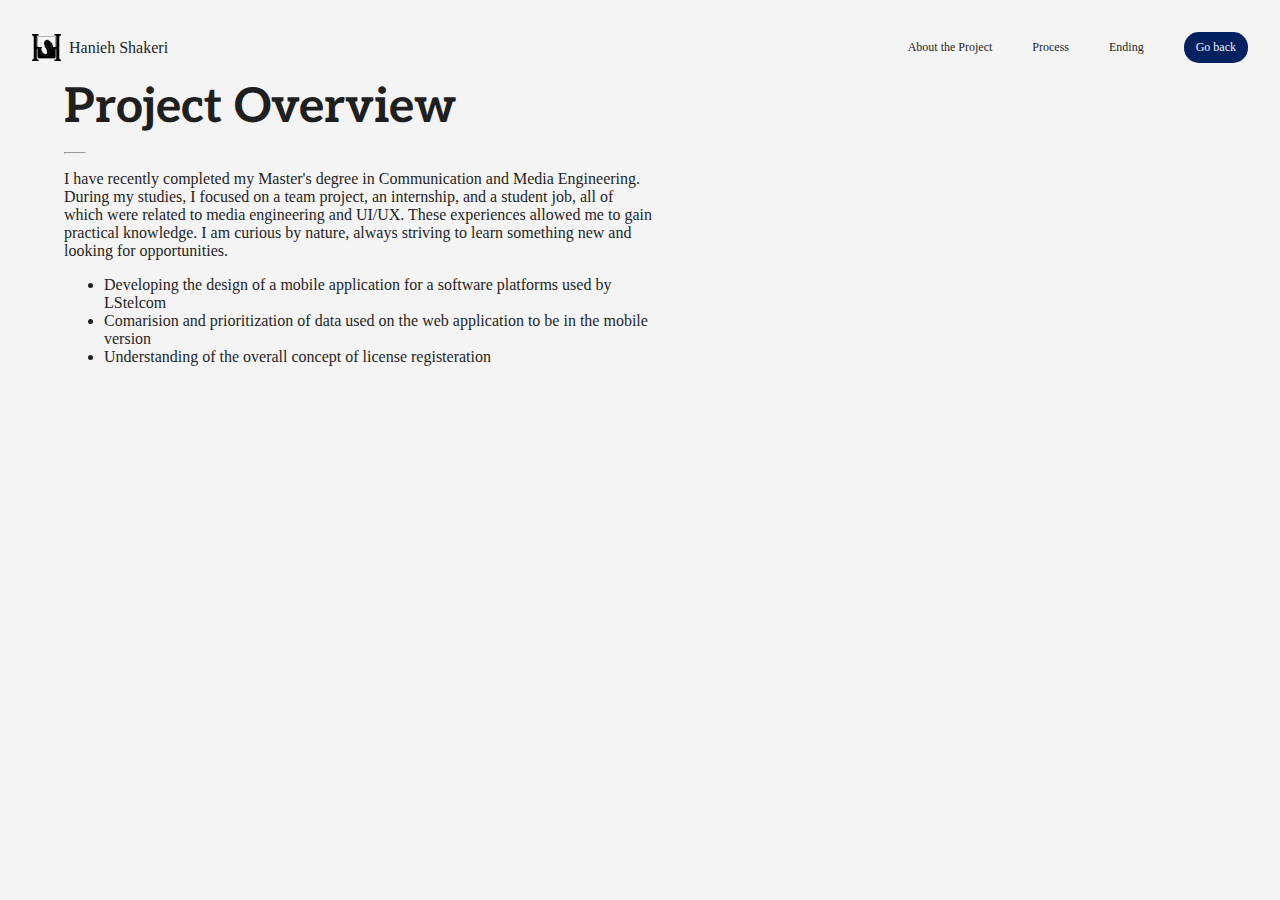
==== internship.html @ cc86359f "Add files via upload" ====
<!DOCTYPE html>
<html lang="en">
<head>
    <meta charset="UTF-8">
    <meta name="viewport" content="width=device-width, initial-scale=1.0">

    <link rel="preconnect" href="https://fonts.googleapis.com">
    <link rel="preconnect" href="https://fonts.gstatic.com" crossorigin>
    <link href="https://fonts.googleapis.com/css2?family=Aleo:ital,wght@0,100..900;1,100..900&family=Roboto:ital,wght@0,100;0,300;0,400;0,500;0,700;0,900;1,100;1,300;1,400;1,500;1,700;1,900&display=swap" rel="stylesheet">

    <title>Internship Project</title>

    <link rel="stylesheet" href="style.css">
    
</head>
<body>
    <nav>
        <div class="brand">
            <img src="./assets/hani-logo.png" width="29" height="27" lt="logo">
            <a href="/">Hanieh Shakeri</a>
        </div>

       <div class="links">
        <a href=""> About the Project</a>
        <a href="#projects"> Process</a>
        <a href="">Ending</a>
        <a href="index.html">Go back</a>    
       </div>
    </nav> 

    <header>
        <div class="Overview" id="context">
            <h1>Project Overview</h1> 
            <hr />

            <p class="description"> 
                I have recently completed my Master's degree in Communication and Media Engineering. During my studies, I focused on a team project, an internship, and a student job, all of which were related to media engineering and UI/UX. 
                These experiences allowed me to gain practical knowledge. 
                I am curious by nature, always striving to learn something new and looking for opportunities. 
            </p>

            <ul>
                <li>Developing the design of a mobile application for a software platforms used by LStelcom</li>
                <li>Comarision and prioritization of data used on the web application to be in the mobile version</li>
                <li>Understanding of the overall concept of license registeration</li>
            </ul>
        </div>


        
    </header>
    
</body>
</html>
---- style.css ----
/* ------------------------------------------Rules-----------------------*/
:root {
    --text-main:#F4F4F4;
    --text-secondary: #575756;
    --background-color: #1F1F1F;
    --accent-color-main: #032161;
    --accent-color-secondary: #ebac0b;
    
}

/*font-family: "Roboto", sans-serif;*/
/*font-family: "Aleo", serif;*/

body {

    color: var(--background-color);
    background-color: var(--text-main);
    margin: 2rem;
}

html {
    scroll-behavior: smooth;
}

/*------------------------------------------Navbar---------------------------------*/
a {
 color: unset;
 text-decoration: none;
}

nav{
    display: grid;
    grid-template-columns: 1fr 1fr;
}

.brand, .links {
    display:flex;
    align-items: center;
}

.brand a {
    margin-left: 0.5rem;
}

.links {
    grid-column-start: 3;
    font-size: 0.75rem;
    font-weight: 100;
}

.links a {
    margin-left: 2.5rem;
}
.links a:hover {
    color: var(--accent-color-main);
}
.links a:last-child {
    background-color: var(--accent-color-main);
    color: var(--text-main);
    padding: 0.5rem 0.75rem;
    border-radius: 15px;
}

/*-----------------------------------------header/description-------------------------------*/

header {
    display: grid;
    grid-template-columns: 1fr 1fr;
    align-items: center;
    margin-left: 2rem;
}

header img {
    display: grid;
    max-width: 500px;
    grid-column: 3;
    border-radius: 50%;
    margin: 2rem ;
}

.heading {
    width:500px;
}
.heading p{
    font-family: "Roboto", sans-serif;
    font-weight: 100;
}

.sub-heading {
    color: var(--accent-color-main);
    margin-bottom: none;
}

header h1 {
    font-family: 'Aleo', serif;
    font-size: 3rem;
    margin: 1rem 0;

}
header hr {
    width: 20px;
    margin: 0;
}

.description p{
    font-family: "Roboto", sans-serif;
    font-size: 400;
    font-weight: 300;
    color:black;
}

/*-----------------------------------projects----------------------------------*/

stats-title {
    text-align: center;
    color: var(--text-main);
    background-color: var(--background-color);
}

.stats-title h2 {
    display: flex;
    justify-content: center;
}

.stats-title h2 {
    font-family: 'Aleo', serif;
    font-size: 2rem;
    margin: 1rem 0;
}

.stats-title p {
    font-weight: 100;
    font-size: 0.9rem;
}

/*.main{
    background-color: var(--background-color);
}*/

.container {
    display: flex;
    justify-content: center;
    flex-direction: column;
  
}


.container img {
    width: 440px;
    height: 500px;
    margin-right: 20px;
    border-radius: 8px;
    box-shadow: 0 4px 8px rgba(0, 0, 0, 0.1);
}


.container > div {
    margin: 10px;
    padding: 10px;
   /* background-color: #f0efde;*/
    
}

.sub-container {
    display: flex;
    flex-direction: row;
    align-items: center;
    padding: 20px;
    border-radius: 8px;
    text-align: left;
    position: relative;
}

.img-container {
    position: relative;
}

.img-container img {
    max-width: 450px;
    margin-bottom: 20px;
    border-radius: 8px;
    display: block;
}

.hover-content {
    position: absolute;
    top: 0;
    left: 0;
    width: 440px;
    height: 500px;
    display: flex;
    justify-content: center;
    align-items: center;
    background-color: rgba(0, 0, 0, 0.7);
    color: white;
    opacity: 0;
    transition: opacity 0.3s ease-in-out;
}

.img-container:hover .hover-content {
    opacity: 1;
    border-radius: 8px;
}

.sub-container1, .sub-container2, .sub-container3, .sub-container4 {
    flex: 1 1 calc(33.333% - 40px);
    padding: 20px;
    text-align: center;
}

.sub-container:nth-child(even) {
    flex-direction: row-reverse;
    
}


.sub-container h4 {
    margin-top: 10px;
    font-family: 'Aleo', serif;
    font-size: 1.2em;
    color: #333;
}

.sub-container h5{
    margin-top: 10px;
    font-size: 1.2em;
    color: #ffffff;
}

.sub-container p{
    font-family: "Roboto", sans-serif;
    font-size: 1rem ;
    color: black;
    font-weight: 400;
}


@media (max-width: 768px) {
    .sub-container {
        flex-direction: column;
        text-align: center;
    }
    
    .sub-container img {
        margin: 0 0 10px 0;
    }
    
    .sub-container:nth-child(even) {
        flex-direction: column;
      
    }
}

.large-container {
    max-width: 713px;
    margin-left: 60px;
    margin-right: 20px;
    margin-top: 20px;
    padding: 15px;
    /*background-color: #f9f9f9;*/
    border-radius: 8px;
    /*box-shadow: 0 4px 8px rgba(0, 0, 0, 0.1);*/
}

.large-container h4 {
    text-align-last: center;
    margin-top: 0;
    font-size: 1.2em;
    color: #333;
    margin-left: 80px;
}

.large-container p {
    color: #666;
    font-size: 1rem;
    margin-left: 48px;
}

.large-container2 {
    
    margin-left: 20px;
    margin-right: 160px;
    margin-top: 20px;
    padding: 15px;
    border-radius: 8px;
}

.large-container2 button {
    justify-content: center;
}


/*-----------------------------------------Button------------------------------*/

.button {
    position: relative;
    width: 130px;
    padding: 10px 22px;
    background: #f3efe6;
    border-radius: 6px;
    color: #333;
    border: none;
    font-size: 17px;
    font-weight: 400;
    cursor: pointer;
    transition: transform 0.2s ease;
    box-shadow: 0 5px 10px rgba(0, 0, 0, 0.1);
}

.button:active {
    transform: scale(0.96);
}

.button::before, .button::after {
    content: "";
    position: absolute;
    left: 50%;
    transform: translateX(-50%);
    height: 100%;
    width: 150%;
    z-index: -1;
   
    background-repeat: no-repeat;
}

.button.animate::before {
    top: -70%;
    background-image: radial-gradient(circle, #032161 20%, transparent 20%),
    radial-gradient(circle, transparent 20%, #1474c8 20%, transparent 20%), 
    radial-gradient(circle, #032161 20%, transparent 20%), 
    radial-gradient(circle, transparent 10%, #1474c8 15%, transparent 30%),
    radial-gradient(circle, #032161 20%, transparent 20%),
    radial-gradient(circle, #1474c8 20%, transparent 20%),
    radial-gradient(circle, #1474c8 20%, transparent 20%),
    radial-gradient(circle, #032161 20%, transparent 20%);
    background-size: 10% 10%, 20% 20%, 15% 15%, 20% 20%, 18% 18%, 10% 10%, 10% 10%, 18% 18%;
    background-position: 5% 50%, 10% 90%, 10% 90%, 15% 90%, 25% 90%, 25% 90%, 40% 90%, 55% 90%, 70% 90%;
    animation: topBubbles 0.6s ease-in-out forwards; 
}

.button.animate::after {
    bottom: -20px;
    background-image: radial-gradient(circle, #032161 20%, transparent 20%),
    radial-gradient(circle, transparent 20%, #032161 20%, transparent 20%), 
    radial-gradient(circle, #032161 20%, transparent 20%),
    radial-gradient(circle, #1474c8 20%, transparent 20%),
    radial-gradient(circle, #032161 20%, transparent 20%),
    radial-gradient(circle, #1474c8 20%, transparent 20%),
    radial-gradient(circle, #032161 20%, transparent 20%);
    background-size: 10% 10%, 20% 20%, 15% 20%, 20% 20%, 18% 18%, 10% 10%, 15% 15%, 18% 18%;
    background-position: 5% 50%, 10% 90%, 10% 90%, 15% 90%, 25% 90%, 25% 90%, 40% 90%, 55% 90%, 70% 90%;
    animation: bottomBubbles 0.6s ease-in-out forwards;
}

@keyframes topBubbles {
    50% {
        background-position: 0% 80%, 0% 20%, 10% 40%, 20% 0%, 30% 30%, 22% 50%, 50% 50%, 65% 20%, 90% 30%;
    }
    100% {
        background-position: 0% 70%, 0% 10%, 10% 30%, 20% -10%, 30% 20%, 22% 40%, 50% 40%, 65% 10%, 90% 20%;
        background-size: 0% 0%, 0% 0%, 0% 0%, 0% 0%, 0% 0%, 0% 0%, 0% 0%;
    }
}

@keyframes bottomBubbles {
    50% {
        background-position: 0% 80%, 20% 80%, 45% 60%, 60% 100%, 75% 70%, 95% 60%, 105% 0%;
    }
    100% {
        background-position: 0% 90%, 20% 90%, 45% 70%, 60% 110%, 75% 80%, 95% 70%, 110% 10%;
        background-size: 0% 0%, 0% 0%, 0% 0%, 0% 0%, 0% 0%, 0% 0%, 0% 0%;
    }
}

/*----------------------------------Footer-----------------------------*/

.catch-up {
    width: 600px;
    height: 150px;
}


.catch-up p {
    font-family: "Roboto", sans-serif;
    font-size: 1rem ;
    color: black;
    font-weight: 300;
}


/*-------------------------------------------Coffee-----------------------------------------*/


  .path {
    stroke-dasharray: 100;
    stroke-dashoffset: 800;
    animation: dash 2s linear forwards infinite;
    position: absolute;
    top: 68px;
    left: 173px;
  }
  
  @keyframes dash {
    to {
      stroke-dashoffset: 1000;
    }
  }
  .cup {
    position: absolute;
    top: 110px;
    left: -50px;
  }
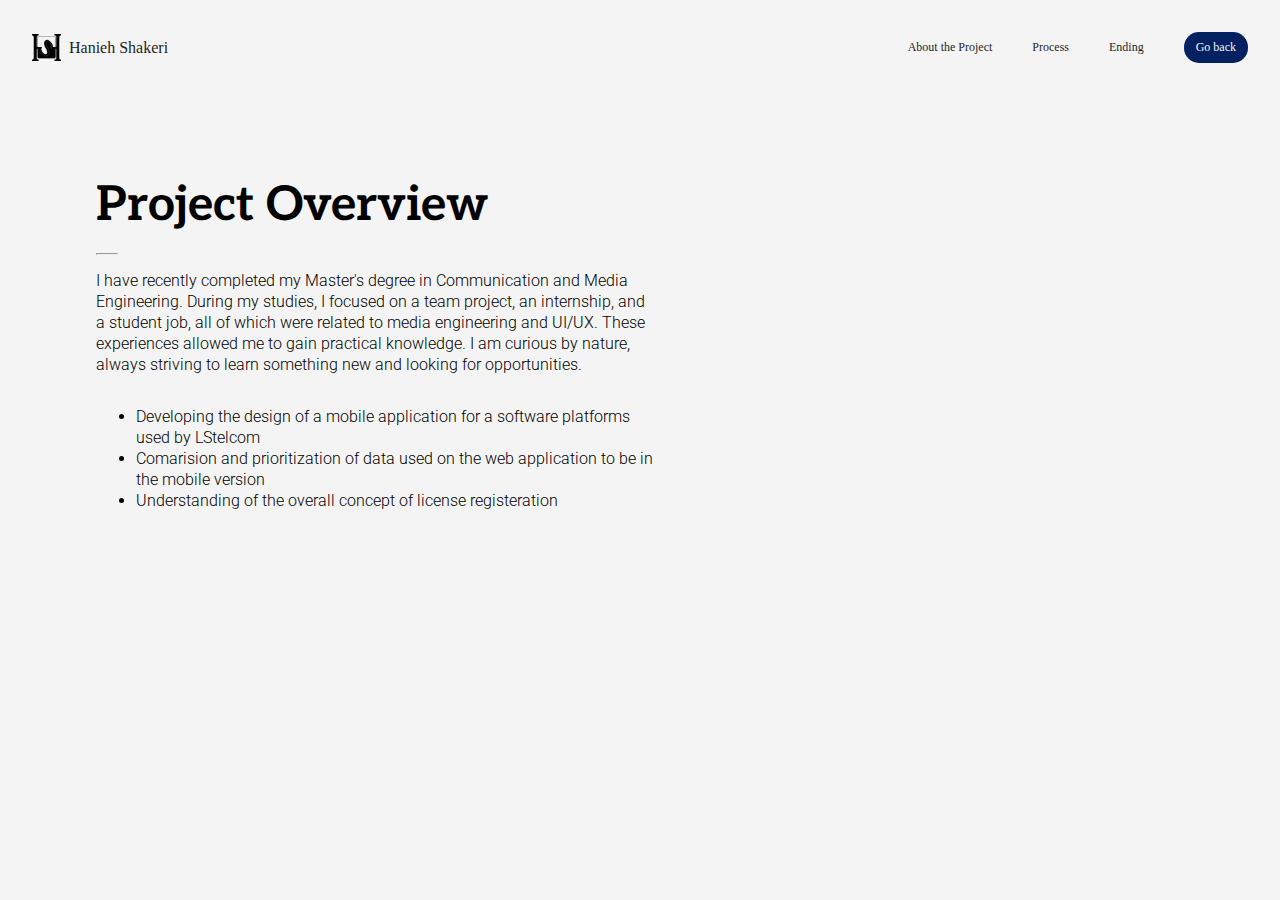
==== commit b5baad9a: "first portfolio" ====
--- a/internship.html
+++ b/internship.html
@@ -1,54 +1,54 @@
-<!DOCTYPE html>
-<html lang="en">
-<head>
-    <meta charset="UTF-8">
-    <meta name="viewport" content="width=device-width, initial-scale=1.0">
-
-    <link rel="preconnect" href="https://fonts.googleapis.com">
-    <link rel="preconnect" href="https://fonts.gstatic.com" crossorigin>
-    <link href="https://fonts.googleapis.com/css2?family=Aleo:ital,wght@0,100..900;1,100..900&family=Roboto:ital,wght@0,100;0,300;0,400;0,500;0,700;0,900;1,100;1,300;1,400;1,500;1,700;1,900&display=swap" rel="stylesheet">
-
-    <title>Internship Project</title>
-
-    <link rel="stylesheet" href="style.css">
-    
-</head>
-<body>
-    <nav>
-        <div class="brand">
-            <img src="./assets/hani-logo.png" width="29" height="27" lt="logo">
-            <a href="/">Hanieh Shakeri</a>
-        </div>
-
-       <div class="links">
-        <a href=""> About the Project</a>
-        <a href="#projects"> Process</a>
-        <a href="">Ending</a>
-        <a href="index.html">Go back</a>    
-       </div>
-    </nav> 
-
-    <header>
-        <div class="Overview" id="context">
-            <h1>Project Overview</h1> 
-            <hr />
-
-            <p class="description"> 
-                I have recently completed my Master's degree in Communication and Media Engineering. During my studies, I focused on a team project, an internship, and a student job, all of which were related to media engineering and UI/UX. 
-                These experiences allowed me to gain practical knowledge. 
-                I am curious by nature, always striving to learn something new and looking for opportunities. 
-            </p>
-
-            <ul>
-                <li>Developing the design of a mobile application for a software platforms used by LStelcom</li>
-                <li>Comarision and prioritization of data used on the web application to be in the mobile version</li>
-                <li>Understanding of the overall concept of license registeration</li>
-            </ul>
-        </div>
-
-
-        
-    </header>
-    
-</body>
+<!DOCTYPE html>
+<html lang="en">
+<head>
+    <meta charset="UTF-8">
+    <meta name="viewport" content="width=device-width, initial-scale=1.0">
+
+    <link rel="preconnect" href="https://fonts.googleapis.com">
+    <link rel="preconnect" href="https://fonts.gstatic.com" crossorigin>
+    <link href="https://fonts.googleapis.com/css2?family=Aleo:ital,wght@0,100..900;1,100..900&family=Roboto:ital,wght@0,100;0,300;0,400;0,500;0,700;0,900;1,100;1,300;1,400;1,500;1,700;1,900&display=swap" rel="stylesheet">
+
+    <title>Internship Project</title>
+
+    <link rel="stylesheet" href="style.css">
+    
+</head>
+<body>
+    <nav>
+        <div class="brand">
+            <img src="./assets/hani-logo.png" width="29" height="27" lt="logo">
+            <a href="/">Hanieh Shakeri</a>
+        </div>
+
+       <div class="links">
+        <a href=""> About the Project</a>
+        <a href="#projects"> Process</a>
+        <a href="">Ending</a>
+        <a href="index.html">Go back</a>    
+       </div>
+    </nav> 
+
+    <header>
+        <div class="Overview" id="context">
+            <h1>Project Overview</h1> 
+            <hr />
+
+            <p class="description"> 
+                I have recently completed my Master's degree in Communication and Media Engineering. During my studies, I focused on a team project, an internship, and a student job, all of which were related to media engineering and UI/UX. 
+                These experiences allowed me to gain practical knowledge. 
+                I am curious by nature, always striving to learn something new and looking for opportunities. 
+            </p>
+
+            <ul>
+                <li>Developing the design of a mobile application for a software platforms used by LStelcom</li>
+                <li>Comarision and prioritization of data used on the web application to be in the mobile version</li>
+                <li>Understanding of the overall concept of license registeration</li>
+            </ul>
+        </div>
+
+
+        
+    </header>
+    
+</body>
 </html>--- a/style.css
+++ b/style.css
@@ -1,416 +1,457 @@
-
-/* ------------------------------------------Rules-----------------------*/
-:root {
-    --text-main:#F4F4F4;
-    --text-secondary: #575756;
-    --background-color: #1F1F1F;
-    --accent-color-main: #032161;
-    --accent-color-secondary: #ebac0b;
-    
-}
-
-/*font-family: "Roboto", sans-serif;*/
-/*font-family: "Aleo", serif;*/
-
-body {
-
-    color: var(--background-color);
-    background-color: var(--text-main);
-    margin: 2rem;
-}
-
-html {
-    scroll-behavior: smooth;
-}
-
-/*------------------------------------------Navbar---------------------------------*/
-a {
- color: unset;
- text-decoration: none;
-}
-
-nav{
-    display: grid;
-    grid-template-columns: 1fr 1fr;
-}
-
-.brand, .links {
-    display:flex;
-    align-items: center;
-}
-
-.brand a {
-    margin-left: 0.5rem;
-}
-
-.links {
-    grid-column-start: 3;
-    font-size: 0.75rem;
-    font-weight: 100;
-}
-
-.links a {
-    margin-left: 2.5rem;
-}
-.links a:hover {
-    color: var(--accent-color-main);
-}
-.links a:last-child {
-    background-color: var(--accent-color-main);
-    color: var(--text-main);
-    padding: 0.5rem 0.75rem;
-    border-radius: 15px;
-}
-
-/*-----------------------------------------header/description-------------------------------*/
-
-header {
-    display: grid;
-    grid-template-columns: 1fr 1fr;
-    align-items: center;
-    margin-left: 2rem;
-}
-
-header img {
-    display: grid;
-    max-width: 500px;
-    grid-column: 3;
-    border-radius: 50%;
-    margin: 2rem ;
-}
-
-.heading {
-    width:500px;
-}
-.heading p{
-    font-family: "Roboto", sans-serif;
-    font-weight: 100;
-}
-
-.sub-heading {
-    color: var(--accent-color-main);
-    margin-bottom: none;
-}
-
-header h1 {
-    font-family: 'Aleo', serif;
-    font-size: 3rem;
-    margin: 1rem 0;
-
-}
-header hr {
-    width: 20px;
-    margin: 0;
-}
-
-.description p{
-    font-family: "Roboto", sans-serif;
-    font-size: 400;
-    font-weight: 300;
-    color:black;
-}
-
-/*-----------------------------------projects----------------------------------*/
-
-stats-title {
-    text-align: center;
-    color: var(--text-main);
-    background-color: var(--background-color);
-}
-
-.stats-title h2 {
-    display: flex;
-    justify-content: center;
-}
-
-.stats-title h2 {
-    font-family: 'Aleo', serif;
-    font-size: 2rem;
-    margin: 1rem 0;
-}
-
-.stats-title p {
-    font-weight: 100;
-    font-size: 0.9rem;
-}
-
-/*.main{
-    background-color: var(--background-color);
-}*/
-
-.container {
-    display: flex;
-    justify-content: center;
-    flex-direction: column;
-  
-}
-
-
-.container img {
-    width: 440px;
-    height: 500px;
-    margin-right: 20px;
-    border-radius: 8px;
-    box-shadow: 0 4px 8px rgba(0, 0, 0, 0.1);
-}
-
-
-.container > div {
-    margin: 10px;
-    padding: 10px;
-   /* background-color: #f0efde;*/
-    
-}
-
-.sub-container {
-    display: flex;
-    flex-direction: row;
-    align-items: center;
-    padding: 20px;
-    border-radius: 8px;
-    text-align: left;
-    position: relative;
-}
-
-.img-container {
-    position: relative;
-}
-
-.img-container img {
-    max-width: 450px;
-    margin-bottom: 20px;
-    border-radius: 8px;
-    display: block;
-}
-
-.hover-content {
-    position: absolute;
-    top: 0;
-    left: 0;
-    width: 440px;
-    height: 500px;
-    display: flex;
-    justify-content: center;
-    align-items: center;
-    background-color: rgba(0, 0, 0, 0.7);
-    color: white;
-    opacity: 0;
-    transition: opacity 0.3s ease-in-out;
-}
-
-.img-container:hover .hover-content {
-    opacity: 1;
-    border-radius: 8px;
-}
-
-.sub-container1, .sub-container2, .sub-container3, .sub-container4 {
-    flex: 1 1 calc(33.333% - 40px);
-    padding: 20px;
-    text-align: center;
-}
-
-.sub-container:nth-child(even) {
-    flex-direction: row-reverse;
-    
-}
-
-
-.sub-container h4 {
-    margin-top: 10px;
-    font-family: 'Aleo', serif;
-    font-size: 1.2em;
-    color: #333;
-}
-
-.sub-container h5{
-    margin-top: 10px;
-    font-size: 1.2em;
-    color: #ffffff;
-}
-
-.sub-container p{
-    font-family: "Roboto", sans-serif;
-    font-size: 1rem ;
-    color: black;
-    font-weight: 400;
-}
-
-
-@media (max-width: 768px) {
-    .sub-container {
-        flex-direction: column;
-        text-align: center;
-    }
-    
-    .sub-container img {
-        margin: 0 0 10px 0;
-    }
-    
-    .sub-container:nth-child(even) {
-        flex-direction: column;
-      
-    }
-}
-
-.large-container {
-    max-width: 713px;
-    margin-left: 60px;
-    margin-right: 20px;
-    margin-top: 20px;
-    padding: 15px;
-    /*background-color: #f9f9f9;*/
-    border-radius: 8px;
-    /*box-shadow: 0 4px 8px rgba(0, 0, 0, 0.1);*/
-}
-
-.large-container h4 {
-    text-align-last: center;
-    margin-top: 0;
-    font-size: 1.2em;
-    color: #333;
-    margin-left: 80px;
-}
-
-.large-container p {
-    color: #666;
-    font-size: 1rem;
-    margin-left: 48px;
-}
-
-.large-container2 {
-    
-    margin-left: 20px;
-    margin-right: 160px;
-    margin-top: 20px;
-    padding: 15px;
-    border-radius: 8px;
-}
-
-.large-container2 button {
-    justify-content: center;
-}
-
-
-/*-----------------------------------------Button------------------------------*/
-
-.button {
-    position: relative;
-    width: 130px;
-    padding: 10px 22px;
-    background: #f3efe6;
-    border-radius: 6px;
-    color: #333;
-    border: none;
-    font-size: 17px;
-    font-weight: 400;
-    cursor: pointer;
-    transition: transform 0.2s ease;
-    box-shadow: 0 5px 10px rgba(0, 0, 0, 0.1);
-}
-
-.button:active {
-    transform: scale(0.96);
-}
-
-.button::before, .button::after {
-    content: "";
-    position: absolute;
-    left: 50%;
-    transform: translateX(-50%);
-    height: 100%;
-    width: 150%;
-    z-index: -1;
-   
-    background-repeat: no-repeat;
-}
-
-.button.animate::before {
-    top: -70%;
-    background-image: radial-gradient(circle, #032161 20%, transparent 20%),
-    radial-gradient(circle, transparent 20%, #1474c8 20%, transparent 20%), 
-    radial-gradient(circle, #032161 20%, transparent 20%), 
-    radial-gradient(circle, transparent 10%, #1474c8 15%, transparent 30%),
-    radial-gradient(circle, #032161 20%, transparent 20%),
-    radial-gradient(circle, #1474c8 20%, transparent 20%),
-    radial-gradient(circle, #1474c8 20%, transparent 20%),
-    radial-gradient(circle, #032161 20%, transparent 20%);
-    background-size: 10% 10%, 20% 20%, 15% 15%, 20% 20%, 18% 18%, 10% 10%, 10% 10%, 18% 18%;
-    background-position: 5% 50%, 10% 90%, 10% 90%, 15% 90%, 25% 90%, 25% 90%, 40% 90%, 55% 90%, 70% 90%;
-    animation: topBubbles 0.6s ease-in-out forwards; 
-}
-
-.button.animate::after {
-    bottom: -20px;
-    background-image: radial-gradient(circle, #032161 20%, transparent 20%),
-    radial-gradient(circle, transparent 20%, #032161 20%, transparent 20%), 
-    radial-gradient(circle, #032161 20%, transparent 20%),
-    radial-gradient(circle, #1474c8 20%, transparent 20%),
-    radial-gradient(circle, #032161 20%, transparent 20%),
-    radial-gradient(circle, #1474c8 20%, transparent 20%),
-    radial-gradient(circle, #032161 20%, transparent 20%);
-    background-size: 10% 10%, 20% 20%, 15% 20%, 20% 20%, 18% 18%, 10% 10%, 15% 15%, 18% 18%;
-    background-position: 5% 50%, 10% 90%, 10% 90%, 15% 90%, 25% 90%, 25% 90%, 40% 90%, 55% 90%, 70% 90%;
-    animation: bottomBubbles 0.6s ease-in-out forwards;
-}
-
-@keyframes topBubbles {
-    50% {
-        background-position: 0% 80%, 0% 20%, 10% 40%, 20% 0%, 30% 30%, 22% 50%, 50% 50%, 65% 20%, 90% 30%;
-    }
-    100% {
-        background-position: 0% 70%, 0% 10%, 10% 30%, 20% -10%, 30% 20%, 22% 40%, 50% 40%, 65% 10%, 90% 20%;
-        background-size: 0% 0%, 0% 0%, 0% 0%, 0% 0%, 0% 0%, 0% 0%, 0% 0%;
-    }
-}
-
-@keyframes bottomBubbles {
-    50% {
-        background-position: 0% 80%, 20% 80%, 45% 60%, 60% 100%, 75% 70%, 95% 60%, 105% 0%;
-    }
-    100% {
-        background-position: 0% 90%, 20% 90%, 45% 70%, 60% 110%, 75% 80%, 95% 70%, 110% 10%;
-        background-size: 0% 0%, 0% 0%, 0% 0%, 0% 0%, 0% 0%, 0% 0%, 0% 0%;
-    }
-}
-
-/*----------------------------------Footer-----------------------------*/
-
-.catch-up {
-    width: 600px;
-    height: 150px;
-}
-
-
-.catch-up p {
-    font-family: "Roboto", sans-serif;
-    font-size: 1rem ;
-    color: black;
-    font-weight: 300;
-}
-
-
-/*-------------------------------------------Coffee-----------------------------------------*/
-
-
-  .path {
-    stroke-dasharray: 100;
-    stroke-dashoffset: 800;
-    animation: dash 2s linear forwards infinite;
-    position: absolute;
-    top: 68px;
-    left: 173px;
-  }
-  
-  @keyframes dash {
-    to {
-      stroke-dashoffset: 1000;
-    }
-  }
-  .cup {
-    position: absolute;
-    top: 110px;
-    left: -50px;
-  }
-  
-
-
+
+/* ------------------------------------------Rules-----------------------*/
+:root {
+    --text-main:#F4F4F4;
+    --text-secondary: #575756;
+    --background-color: #1F1F1F;
+    --accent-color-main: #032161;
+    --accent-color-secondary: #ebac0b;
+    
+}
+
+/*font-family: "Roboto", sans-serif;*/
+/*font-family: "Aleo", serif;*/
+
+body {
+
+    color: var(--background-color);
+    background-color: var(--text-main);
+    margin: 2rem;
+}
+
+html {
+    scroll-behavior: smooth;
+}
+
+/*------------------------------------------Navbar Index (Main Page)---------------------------------*/
+a {
+ color: unset;
+ text-decoration: none;
+}
+
+nav{
+    display: grid;
+    grid-template-columns: 1fr 1fr;
+}
+
+.brand, .links {
+    display:flex;
+    align-items: center;
+}
+
+.brand a {
+    margin-left: 0.5rem;
+}
+
+.links {
+    grid-column-start: 3;
+    font-size: 0.75rem;
+    font-weight: 100;
+}
+
+.links a {
+    margin-left: 2.5rem;
+}
+.links a:hover {
+    color: var(--accent-color-main);
+}
+.links a:last-child {
+    background-color: var(--accent-color-main);
+    color: var(--text-main);
+    padding: 0.5rem 0.75rem;
+    border-radius: 15px;
+}
+
+/*-----------------------------------------header/description Index (Main Page)-------------------------------*/
+
+header {
+    display: grid;
+    grid-template-columns: 1fr 1fr;
+    align-items: center;
+    margin-left: 2rem;
+    
+}
+
+header img {
+    display: grid;
+    max-width: 500px;
+    grid-column: 3;
+    border-radius: 50%;
+    margin: 2rem ;
+    
+}
+
+.heading {
+    width:570px;
+}
+.heading p{
+    font-family: "Roboto", sans-serif;
+    font-weight: 300;
+    line-height: 1.3;
+    letter-spacing: 1px;
+}
+
+.sub-heading {
+    color: var(--accent-color-main);
+    margin-bottom: none;
+}
+
+header h1 {
+    font-family: 'Aleo', serif;
+    font-size: 3rem;
+    margin: 1rem 0;
+
+}
+header hr {
+    width: 20px;
+    margin: 0;
+}
+
+.description p{
+    font-family: "Roboto", sans-serif;
+    font-size: 400;
+    font-weight: 300;
+    color:black;
+}
+
+/*-----------------------------------projects Index (Main Page)----------------------------------*/
+
+stats-title {
+    text-align: center;
+    color: var(--text-main);
+    background-color: var(--background-color);
+}
+
+.stats-title h2 {
+    display: flex;
+    justify-content: center;
+}
+
+.stats-title h2 {
+    font-family: 'Aleo', serif;
+    font-size: 2rem;
+    margin: 1rem 0;
+}
+
+.stats-title p {
+    font-weight: 100;
+    font-size: 0.9rem;
+}
+
+/*.main{
+    background-color: var(--background-color);
+}*/
+
+.container {
+    display: flex;
+    justify-content: center;
+    flex-direction: column;
+  
+}
+
+
+.container img {
+    width: 440px;
+    height: 500px;
+    margin-right: 20px;
+    border-radius: 8px;
+    box-shadow: 0 4px 8px rgba(0, 0, 0, 0.1);
+}
+
+
+.container > div {
+    margin: 10px;
+    padding: 10px;
+   /* background-color: #f0efde;*/
+    
+}
+
+.sub-container {
+    display: flex;
+    flex-direction: row;
+    align-items: center;
+    padding: 20px;
+    border-radius: 8px;
+    text-align: left;
+    position: relative;
+}
+
+.img-container {
+    position: relative;
+}
+
+.img-container img {
+    max-width: 450px;
+    margin-bottom: 20px;
+    border-radius: 8px;
+    display: block;
+}
+
+.hover-content {
+    position: absolute;
+    top: 0;
+    left: 0;
+    width: 440px;
+    height: 500px;
+    display: flex;
+    justify-content: center;
+    align-items: center;
+    background-color: rgba(0, 0, 0, 0.7);
+    color: white;
+    opacity: 0;
+    transition: opacity 0.3s ease-in-out;
+}
+
+.img-container:hover .hover-content {
+    opacity: 1;
+    border-radius: 8px;
+}
+
+.sub-container1, .sub-container2, .sub-container3, .sub-container4 {
+    flex: 1 1 calc(33.333% - 40px);
+    padding: 20px;
+    text-align: center;
+}
+
+.sub-container:nth-child(even) {
+    flex-direction: row-reverse;
+    
+}
+
+
+.sub-container h4 {
+    margin-top: 10px;
+    font-family: 'Aleo', serif;
+    font-size: 1.2em;
+    color: #333;
+}
+
+.sub-container h5{
+    margin-top: 10px;
+    font-size: 1.2em;
+    color: #ffffff;
+}
+
+.sub-container p{
+    font-family: "Roboto", sans-serif;
+    font-size: 1rem ;
+    color: black;
+    font-weight: 400;
+}
+
+
+@media (max-width: 768px) {
+    .sub-container {
+        flex-direction: column;
+        text-align: center;
+    }
+    
+    .sub-container img {
+        margin: 0 0 10px 0;
+    }
+    
+    .sub-container:nth-child(even) {
+        flex-direction: column;
+      
+    }
+}
+
+.large-container {
+    max-width: 713px;
+    margin-left: 60px;
+    margin-right: 20px;
+    margin-top: 20px;
+    padding: 15px;
+    /*background-color: #f9f9f9;*/
+    border-radius: 8px;
+    /*box-shadow: 0 4px 8px rgba(0, 0, 0, 0.1);*/
+}
+
+.large-container h4 {
+    text-align-last: center;
+    margin-top: 0;
+    font-size: 1.2em;
+    color: #333;
+    margin-left: 80px;
+}
+
+.large-container p {
+    color: #666;
+    font-size: 1rem;
+    margin-left: 48px;
+}
+
+.large-container2 {
+    
+    margin-left: 20px;
+    margin-right: 160px;
+    margin-top: 20px;
+    padding: 15px;
+    border-radius: 8px;
+}
+
+.large-container2 button {
+    justify-content: center;
+}
+
+
+/*-----------------------------------------Button Index(Main Page)------------------------------*/
+
+.button {
+    position: relative;
+    width: 130px;
+    padding: 10px 22px;
+    background: #f3efe6;
+    border-radius: 6px;
+    color: #333;
+    border: none;
+    font-size: 17px;
+    font-weight: 400;
+    cursor: pointer;
+    transition: transform 0.2s ease;
+    box-shadow: 0 5px 10px rgba(0, 0, 0, 0.1);
+}
+
+.button:active {
+    transform: scale(0.96);
+}
+
+.button::before, .button::after {
+    content: "";
+    position: absolute;
+    left: 50%;
+    transform: translateX(-50%);
+    height: 100%;
+    width: 150%;
+    z-index: -1;
+   
+    background-repeat: no-repeat;
+}
+
+.button.animate::before {
+    top: -70%;
+    background-image: radial-gradient(circle, #032161 20%, transparent 20%),
+    radial-gradient(circle, transparent 20%, #1474c8 20%, transparent 20%), 
+    radial-gradient(circle, #032161 20%, transparent 20%), 
+    radial-gradient(circle, transparent 10%, #1474c8 15%, transparent 30%),
+    radial-gradient(circle, #032161 20%, transparent 20%),
+    radial-gradient(circle, #1474c8 20%, transparent 20%),
+    radial-gradient(circle, #1474c8 20%, transparent 20%),
+    radial-gradient(circle, #032161 20%, transparent 20%);
+    background-size: 10% 10%, 20% 20%, 15% 15%, 20% 20%, 18% 18%, 10% 10%, 10% 10%, 18% 18%;
+    background-position: 5% 50%, 10% 90%, 10% 90%, 15% 90%, 25% 90%, 25% 90%, 40% 90%, 55% 90%, 70% 90%;
+    animation: topBubbles 0.6s ease-in-out forwards; 
+}
+
+.button.animate::after {
+    bottom: -20px;
+    background-image: radial-gradient(circle, #032161 20%, transparent 20%),
+    radial-gradient(circle, transparent 20%, #032161 20%, transparent 20%), 
+    radial-gradient(circle, #032161 20%, transparent 20%),
+    radial-gradient(circle, #1474c8 20%, transparent 20%),
+    radial-gradient(circle, #032161 20%, transparent 20%),
+    radial-gradient(circle, #1474c8 20%, transparent 20%),
+    radial-gradient(circle, #032161 20%, transparent 20%);
+    background-size: 10% 10%, 20% 20%, 15% 20%, 20% 20%, 18% 18%, 10% 10%, 15% 15%, 18% 18%;
+    background-position: 5% 50%, 10% 90%, 10% 90%, 15% 90%, 25% 90%, 25% 90%, 40% 90%, 55% 90%, 70% 90%;
+    animation: bottomBubbles 0.6s ease-in-out forwards;
+}
+
+@keyframes topBubbles {
+    50% {
+        background-position: 0% 80%, 0% 20%, 10% 40%, 20% 0%, 30% 30%, 22% 50%, 50% 50%, 65% 20%, 90% 30%;
+    }
+    100% {
+        background-position: 0% 70%, 0% 10%, 10% 30%, 20% -10%, 30% 20%, 22% 40%, 50% 40%, 65% 10%, 90% 20%;
+        background-size: 0% 0%, 0% 0%, 0% 0%, 0% 0%, 0% 0%, 0% 0%, 0% 0%;
+    }
+}
+
+@keyframes bottomBubbles {
+    50% {
+        background-position: 0% 80%, 20% 80%, 45% 60%, 60% 100%, 75% 70%, 95% 60%, 105% 0%;
+    }
+    100% {
+        background-position: 0% 90%, 20% 90%, 45% 70%, 60% 110%, 75% 80%, 95% 70%, 110% 10%;
+        background-size: 0% 0%, 0% 0%, 0% 0%, 0% 0%, 0% 0%, 0% 0%, 0% 0%;
+    }
+}
+
+/*----------------------------------Footer Contact Index (Main Page)-----------------------------*/
+
+.sub-container4{
+    display:  flex;
+    flex-direction: column;
+}
+
+.catch-up {
+    width: 600px;
+    height: 300px;
+}
+
+
+.catch-up > div {
+    background-color: #f1f1f1;
+    margin: 10px;
+    padding: 20px;
+    font-size: 30px; 
+}
+
+.catch-up p {
+    font-family: "Roboto", sans-serif;
+    font-size: 1rem ;
+    color: black;
+    font-weight: 300;
+    text-align: center;
+}
+
+.contact {
+    width: 200px;
+    height: 150px;
+}
+
+
+
+
+
+/*-------------------------------------------Coffee-----------------------------------------
+
+
+  .path {
+    stroke-dasharray: 100;
+    stroke-dashoffset: 800;
+    animation: dash 2s linear forwards infinite;
+    position: absolute;
+    top: 68px;
+    left: 173px;
+  }
+  
+  @keyframes dash {
+    to {
+      stroke-dashoffset: 1000;
+    }
+  }
+  .cup {
+    position: absolute;
+    top: 110px;
+    left: -50px;
+  }
+*-------------------------------------------------------------------------------------------  
+
+
+/*----------------------------------------Internship Project Overview--------------------------*/
+
+.Overview{
+    display: grid;
+    grid-template-columns: 8fr;
+    align-items: center;
+    font-family: "Roboto", sans-serif;
+    font-size: 400;
+    font-weight: 300;
+    color:black;
+    line-height: 1.3;
+    margin-left: 2rem;
+    margin-top: 6rem;
+}
+
+
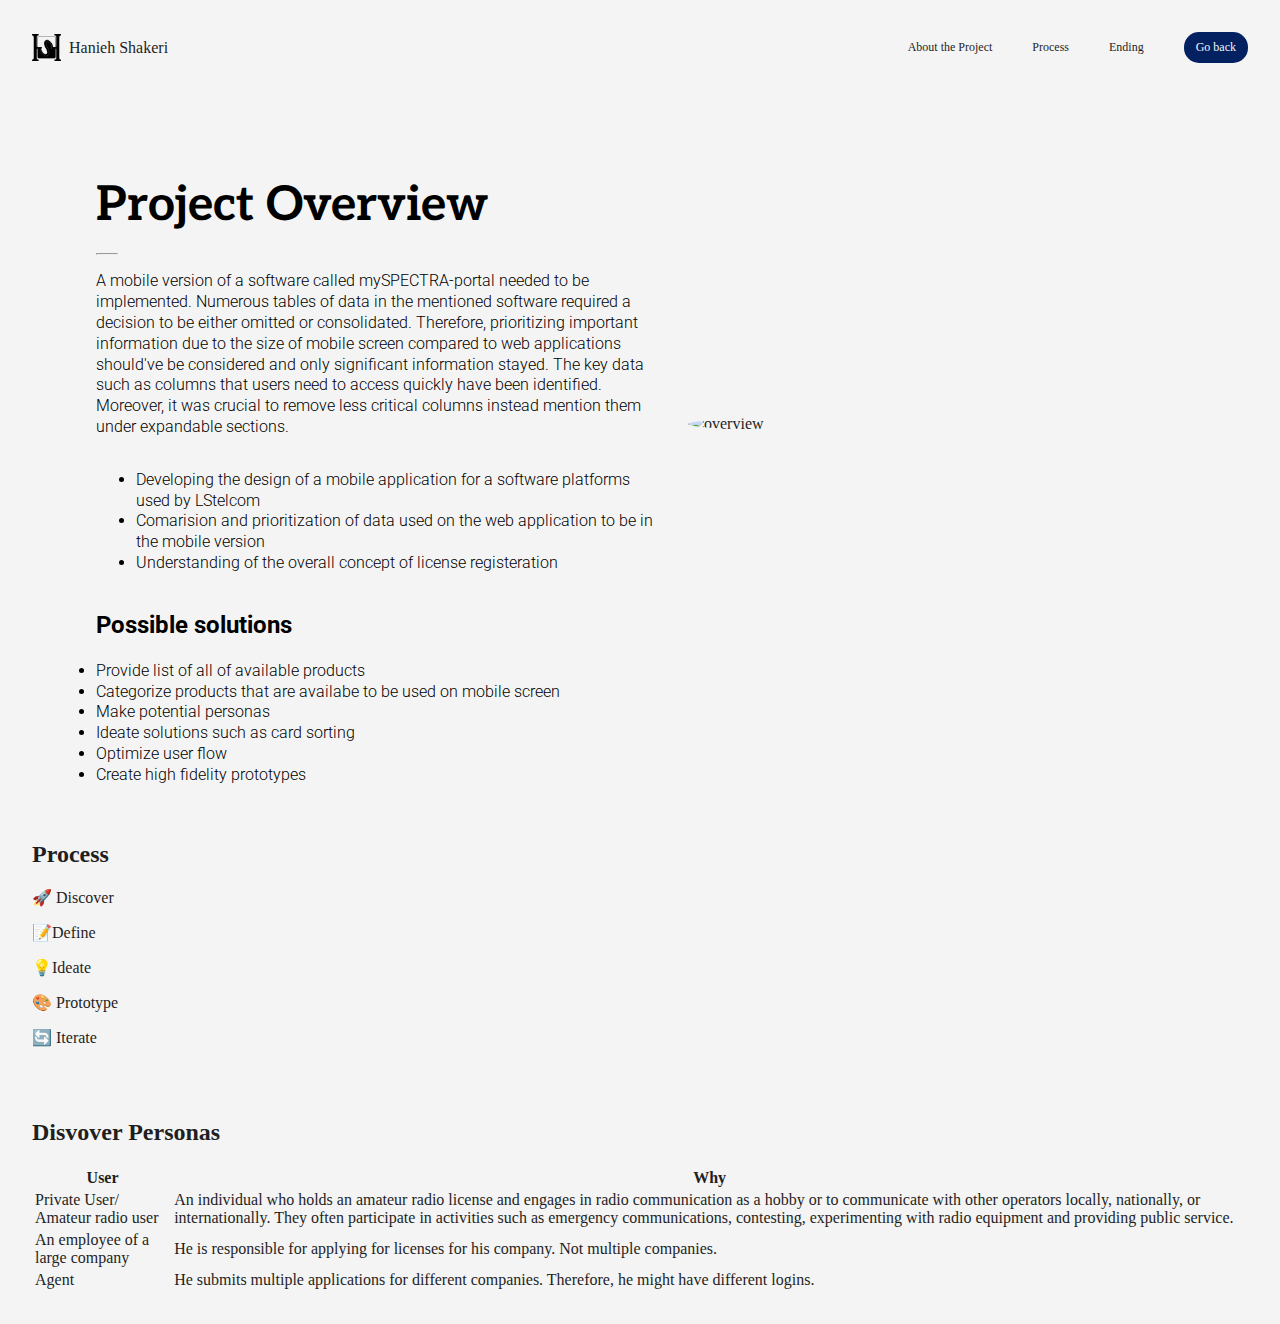
==== commit c2b70b84: "Add files via upload" ====
--- a/internship.html
+++ b/internship.html
@@ -1,54 +1,143 @@
-<!DOCTYPE html>
-<html lang="en">
-<head>
-    <meta charset="UTF-8">
-    <meta name="viewport" content="width=device-width, initial-scale=1.0">
-
-    <link rel="preconnect" href="https://fonts.googleapis.com">
-    <link rel="preconnect" href="https://fonts.gstatic.com" crossorigin>
-    <link href="https://fonts.googleapis.com/css2?family=Aleo:ital,wght@0,100..900;1,100..900&family=Roboto:ital,wght@0,100;0,300;0,400;0,500;0,700;0,900;1,100;1,300;1,400;1,500;1,700;1,900&display=swap" rel="stylesheet">
-
-    <title>Internship Project</title>
-
-    <link rel="stylesheet" href="style.css">
-    
-</head>
-<body>
-    <nav>
-        <div class="brand">
-            <img src="./assets/hani-logo.png" width="29" height="27" lt="logo">
-            <a href="/">Hanieh Shakeri</a>
-        </div>
-
-       <div class="links">
-        <a href=""> About the Project</a>
-        <a href="#projects"> Process</a>
-        <a href="">Ending</a>
-        <a href="index.html">Go back</a>    
-       </div>
-    </nav> 
-
-    <header>
-        <div class="Overview" id="context">
-            <h1>Project Overview</h1> 
-            <hr />
-
-            <p class="description"> 
-                I have recently completed my Master's degree in Communication and Media Engineering. During my studies, I focused on a team project, an internship, and a student job, all of which were related to media engineering and UI/UX. 
-                These experiences allowed me to gain practical knowledge. 
-                I am curious by nature, always striving to learn something new and looking for opportunities. 
-            </p>
-
-            <ul>
-                <li>Developing the design of a mobile application for a software platforms used by LStelcom</li>
-                <li>Comarision and prioritization of data used on the web application to be in the mobile version</li>
-                <li>Understanding of the overall concept of license registeration</li>
-            </ul>
-        </div>
-
-
-        
-    </header>
-    
-</body>
+<!DOCTYPE html>
+<html lang="en">
+<head>
+    <meta charset="UTF-8">
+    <meta name="viewport" content="width=device-width, initial-scale=1.0">
+
+    <link rel="preconnect" href="https://fonts.googleapis.com">
+    <link rel="preconnect" href="https://fonts.gstatic.com" crossorigin>
+    <link href="https://fonts.googleapis.com/css2?family=Aleo:ital,wght@0,100..900;1,100..900&family=Roboto:ital,wght@0,100;0,300;0,400;0,500;0,700;0,900;1,100;1,300;1,400;1,500;1,700;1,900&display=swap" rel="stylesheet">
+
+    <title>Internship Project</title>
+
+    <link rel="stylesheet" href="style.css">
+    
+</head>
+<body class="second-page">
+    <nav>
+        <div class="brand">
+            <img src="./assets/hani-logo.png" width="29" height="27" lt="logo">
+            <a href="/">Hanieh Shakeri</a>
+        </div>
+
+       <div class="links">
+        <a href=""> About the Project</a>
+        <a href="#projects"> Process</a>
+        <a href="">Ending</a>
+        <a href="index.html">Go back</a>    
+       </div>
+    </nav> 
+
+    <header>
+        <div class="Overview">
+            <h1>Project Overview</h1> 
+            <hr />
+
+            <p class="description"> 
+                A mobile version of a software called mySPECTRA-portal needed to be implemented. 
+                Numerous tables of data in the mentioned software required a decision to be either omitted or consolidated. 
+                Therefore, prioritizing important information due to the size of mobile screen compared to web applications should've be considered and only significant information stayed. 
+                The key data such as columns that users need to access quickly have been identified. Moreover, it was crucial to remove less critical columns instead mention them under expandable sections.
+
+            <ul>
+                <li>Developing the design of a mobile application for a software platforms used by LStelcom</li>
+                <li>Comarision and prioritization of data used on the web application to be in the mobile version</li>
+                <li>Understanding of the overall concept of license registeration</li>
+                
+            </ul>
+
+
+            <h2>Possible solutions</h2>
+            <li>Provide list of all of available products</li>
+            <li>Categorize products that are availabe to be used on mobile screen</li>
+            <li>Make potential personas</li>
+            <li>Ideate solutions such as card sorting</li>
+            <li>Optimize user flow</li>
+            <li>Create high fidelity prototypes</li>
+                
+        </div>
+
+             <div class="img-context">
+                <img src="./img/internship-overview.png"  alt="overview">
+            </div> 
+    
+           
+    </header>
+    <br>
+    <br>
+       <!-- <div class="role">
+
+                <div class="box">
+                    <img src="./img/ux-research.PNG" alt="research">
+                    <p>UX Research</p>
+                </div>
+
+                <div class="box">
+                    <img src="./img/user-flow.PNG" alt="flow">
+                    <p>User Flow</p>
+                </div>
+                
+                <div class="box">
+                    <img src="" alt="">
+                    <p>UI Design</p>
+                </div>
+                
+        </div> -->
+
+        <div class="process">
+            <h2>Process</h2>
+            <div class="grid-container">
+                <div class="box discover">
+                    <p>🚀 Discover</p>
+                </div>
+                <div class="box define">
+                    <p>📝Define</p>
+                </div>
+                <div class="box ideate">
+                    <p>💡Ideate</p>
+                </div>
+                <div class="box prototype">
+                    <p>🎨 Prototype</p>
+                </div>
+                <div class="box iterate">
+                    <p>🔄 Iterate</p>
+                </div>
+            </div>
+        </div>
+
+        <br>
+        <br>
+
+        <div class="problem-statement">
+            <h2>Disvover Personas</h2>
+                <div class="table-container">
+                <table>
+                    <thead>
+                        <tr>
+                            <th>User</th>
+                            <th>Why</th>
+                        </tr>
+                    </thead>
+                    <tbody>
+                        <tr>
+                            <td>Private User/ Amateur radio user</td>
+                            <td>An individual who holds an amateur radio license and engages in radio communication as a hobby or to communicate with other operators locally, nationally, or internationally. 
+                                They often participate in activities such as emergency communications, contesting, experimenting with radio equipment and providing public service.</td>
+                        </tr>
+                        <tr>
+                            <td>An employee of a large company</td>
+                            <td>He is responsible for applying for licenses for his company. Not multiple companies.</td>
+                        </tr>
+                        <tr>
+                            <td>Agent</td>
+                            <td>He submits multiple applications for different companies. Therefore, he might have different logins.</td>
+                        </tr>
+                        <!-- Add more rows as needed -->
+                        </tbody>
+                </table>
+            </div>
+        </div>
+         
+    
+</body>
 </html>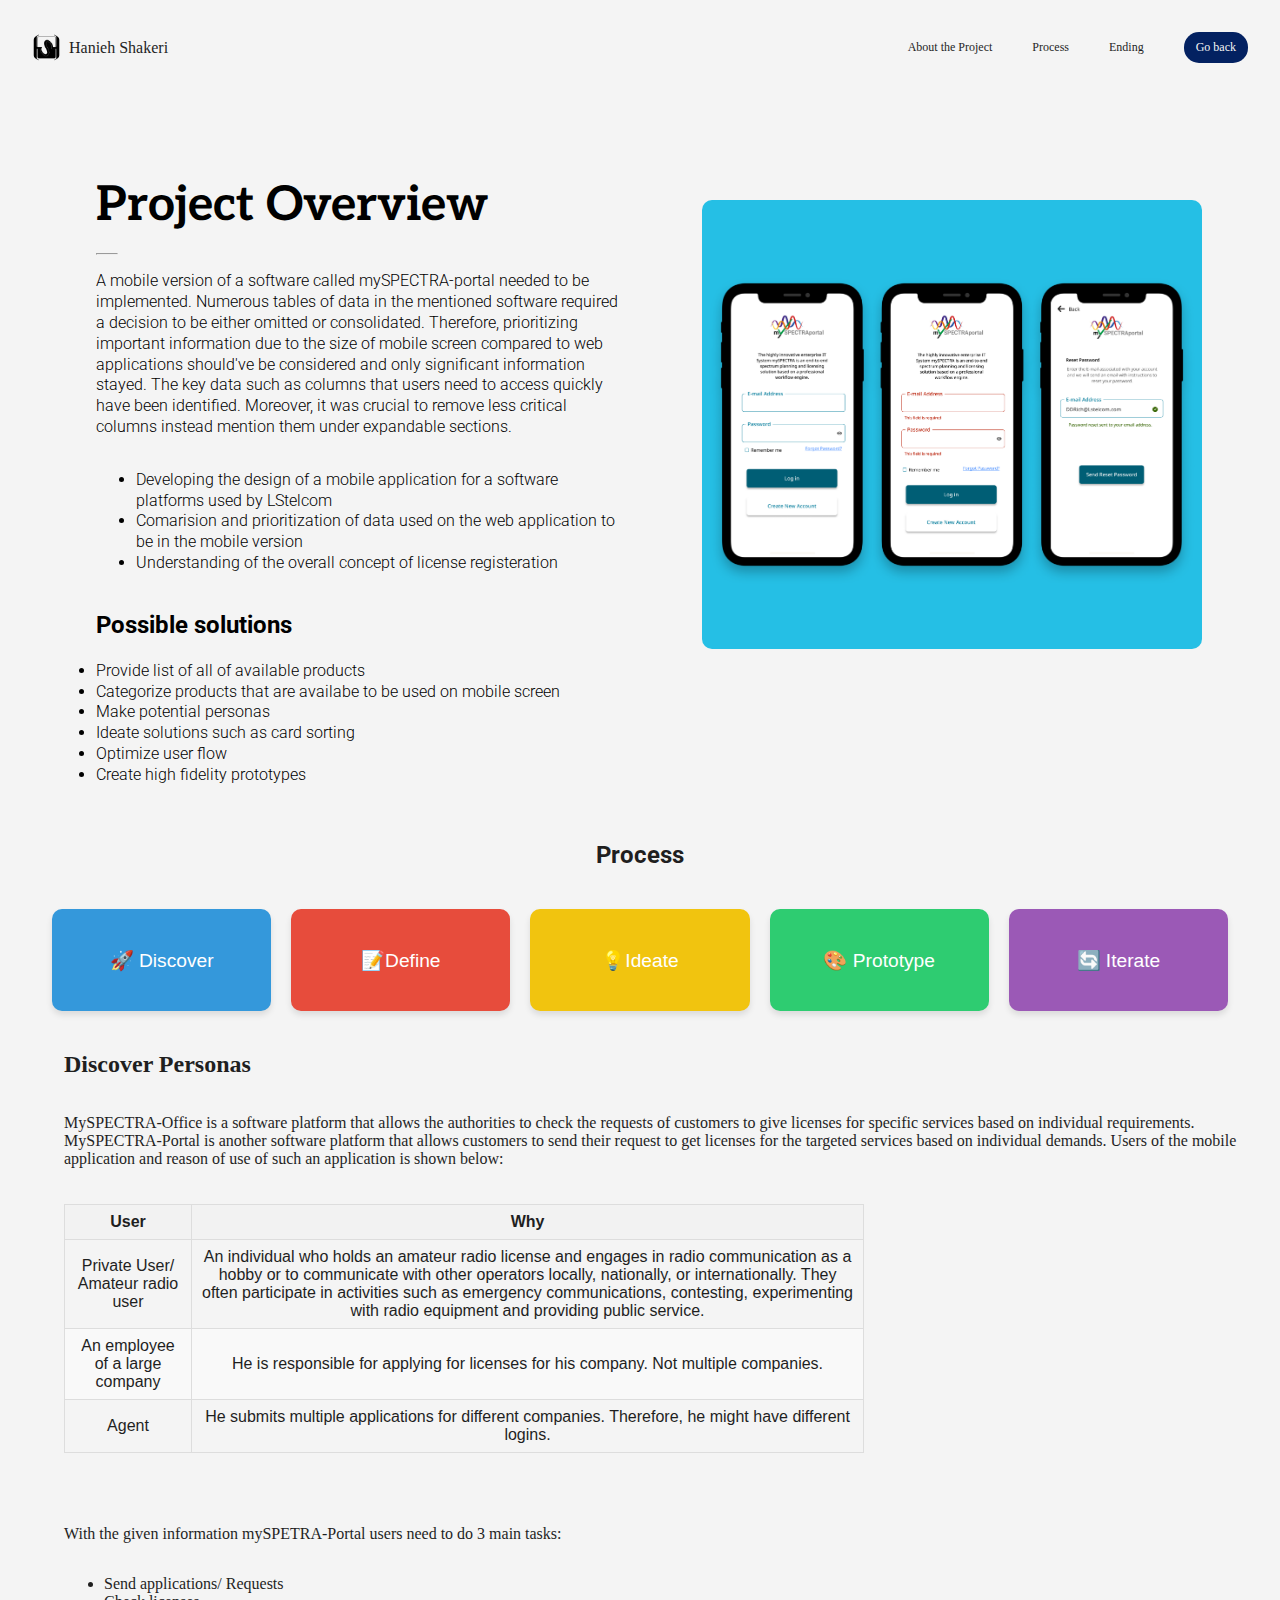
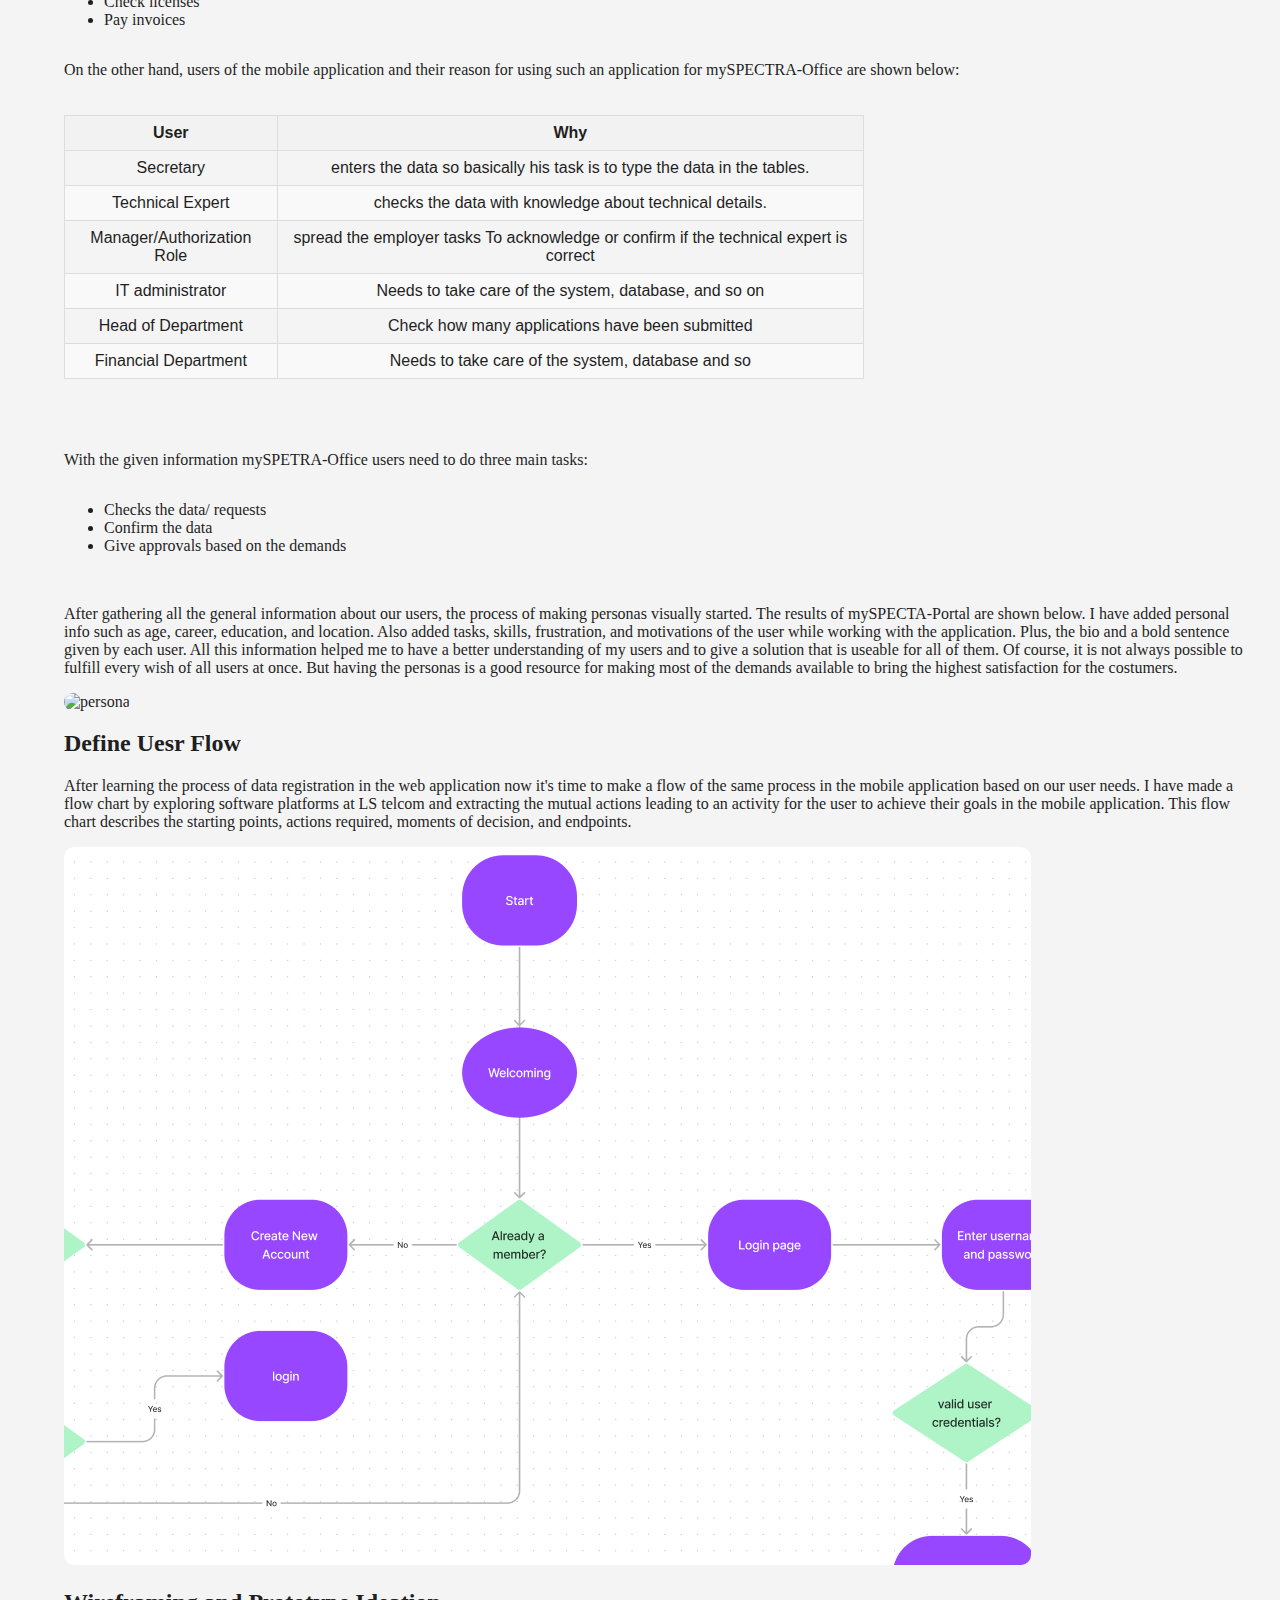
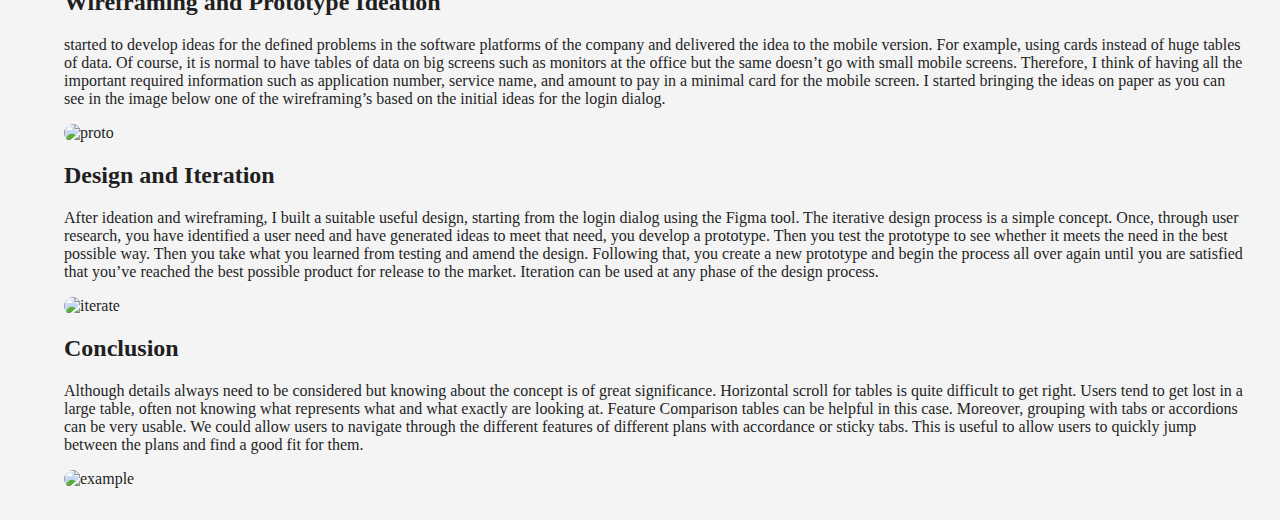
==== commit fe4ce4d5: "Add files via upload" ====
--- a/internship.html
+++ b/internship.html
@@ -105,11 +105,13 @@
             </div>
         </div>
 
-        <br>
-        <br>
-
         <div class="problem-statement">
-            <h2>Disvover Personas</h2>
+            <h2>Discover Personas</h2>
+                <p>MySPECTRA-Office is a software platform that allows the authorities to check the requests of customers to give licenses for specific services based on individual requirements. 
+                    MySPECTRA-Portal is another software platform that allows customers to send their request to get licenses for the targeted services based on individual demands.
+                     Users of the mobile application and reason of use of such an application is shown below:</p>
+
+                     
                 <div class="table-container">
                 <table>
                     <thead>
@@ -136,6 +138,136 @@
                         </tbody>
                 </table>
             </div>
+
+            <br>
+            <br>
+
+            <p>With the given information mySPETRA-Portal users need to do 3 main tasks:</p>
+
+            <ul>
+                <li>Send applications/ Requests</li>
+                <li>Check licenses</li>
+                <li>Pay invoices</li>
+            </ul>
+            
+            
+            <p>On the other hand, users of the mobile application and their reason for using such an application for mySPECTRA-Office are shown below:</p>
+            
+            
+
+            <div class="table-container">
+                <table>
+                    <thead>
+                        <tr>
+                            <th>User</th>
+                            <th>Why</th>
+                        </tr>
+                    </thead>
+                    <tbody>
+                        <tr>
+                            <td>Secretary</td>
+                            <td>enters the data so basically his task is to type the data in the tables.</td>
+                        </tr>
+                        <tr>
+                            <td>Technical Expert</td>
+                            <td>checks the data with knowledge about technical details.</td>
+                        </tr>
+                        <tr>
+                            <td>Manager/Authorization Role</td>
+                            <td>spread the employer tasks
+                                To acknowledge or confirm if the technical expert is correct</td>
+                        </tr>
+                        <tr>
+                            <td>IT administrator</td>
+                            <td>Needs to take care of the system, database, and so on</td>
+                        </tr>
+                        <tr>
+                            <td>Head of Department</td>
+                            <td>Check how many applications have been submitted</td>
+                        </tr>
+                        <tr>
+                            <td>Financial Department</td>
+                            <td>Needs to take care of the system, database and so</td>
+                        </tr>
+                        <!-- Add more rows as needed -->
+                    </tbody>
+                </table>
+            </div>
+
+                <br>
+                <br>
+ 
+                <p>With the given information mySPETRA-Office users need to do three main tasks:</p>
+                <ul>
+                    <li>Checks the data/ requests</li>
+                    <li>Confirm the data</li>
+                    <li>Give approvals based on the demands</li>
+                </ul>
+            
+                <br>
+
+                <p>After gathering all the general information about our users, the process of making personas visually started. The results of mySPECTA-Portal are shown below. 
+                    I have added personal info such as age, career, education, and location. Also added tasks, skills, frustration, and motivations of the user while working with the application. 
+                    Plus, the bio and a bold sentence given by each user. All this information helped me to have a better understanding of my users and to give a solution that is useable for all of them. 
+                    Of course, it is not always possible to fulfill every wish of all users at once. But having the personas is a good resource for making most of the demands available to bring the highest satisfaction for the costumers.</p>
+
+                
+                <div class="image-container">   
+                <img src="./img/Prsonal-portal.png" alt="persona" class="responsive-image">
+                </div>
+
+                    <div>
+                        <h2>Define Uesr Flow</h2>
+                     <p>After learning the process of data registration in the web application now it's time to
+                        make a flow of the same process in the mobile application based on our user needs. 
+                        I have made a flow chart by exploring software platforms at LS telcom and extracting the mutual actions leading to an activity for the user to achieve their goals in the mobile application. 
+                        This flow chart describes the starting points, actions required, moments of decision, and endpoints.
+                     </p>
+                     <div class="image-container"> 
+                        <img src="./img/user-flow.PNG" alt="flow" class="responsive-image">
+                     </div>
+                    </div>
+
+                
+                    <div>
+                        <h2>Wireframing and Prototype Ideation</h2>
+                     <p>started to develop ideas for the defined problems in the software platforms of the company and delivered the idea to the mobile version. 
+                        For example, using cards instead of huge tables of data. Of course, it is normal to have tables of data on big screens such as monitors at the office but the same doesn’t go with small mobile screens. 
+                        Therefore, I think of having all the important required information such as application number, service name, and amount to pay in a minimal card for the mobile screen. 
+                        I started bringing the ideas on paper as you can see in the image below one of the wireframing’s based on the initial ideas for the login dialog.
+                        </p>
+                     <div class="image-container"> 
+                         <img src="./img/prototype.PNG" alt="proto" class="responsive-image">
+                     </div>
+
+                    <div>
+                     <h2>Design and Iteration</h2>
+                        <p>After ideation and wireframing, I built a suitable useful design, starting from the login dialog using the Figma tool.
+                        The iterative design process is a simple concept. Once, through user research, you have identified a user need and have generated ideas to meet that need, you develop a prototype.
+                        Then you test the prototype to see whether it meets the need in the best possible way. 
+                        Then you take what you learned from testing and amend the design. Following that, you create a new prototype and begin the process all over again until you are satisfied that you’ve reached the best possible product for release to the market.
+                        Iteration can be used at any phase of the design process.
+                        </p>
+                     <div class="image-container"> 
+                        <img src="./img/iteration.png" alt="iterate" class="responsive-image">
+                    </div>
+
+                    <div>
+                        <h2>Conclusion</h2>
+                           <p>Although details always need to be considered but knowing about the concept is of great significance. 
+                            Horizontal scroll for tables is quite difficult to get right. Users tend to get lost in a large table, often not knowing what represents what and what exactly are looking at. 
+                            Feature Comparison tables can be helpful in this case. Moreover, grouping with tabs or accordions can be very usable. We could allow users to navigate through the different features of different plans with accordance or sticky tabs.
+                             This is useful to allow users to quickly jump between the plans and find a good fit for them.
+                           </p>
+                        <div class="image-container"> 
+                        <img src="./img/page-examples.png" alt="example" class="responsive-image">
+                        </div>
+                       
+                </div>
+
+
+          
+                
         </div>
          
     
--- a/style.css
+++ b/style.css
@@ -1,457 +1,564 @@
-
-/* ------------------------------------------Rules-----------------------*/
-:root {
-    --text-main:#F4F4F4;
-    --text-secondary: #575756;
-    --background-color: #1F1F1F;
-    --accent-color-main: #032161;
-    --accent-color-secondary: #ebac0b;
-    
-}
-
-/*font-family: "Roboto", sans-serif;*/
-/*font-family: "Aleo", serif;*/
-
-body {
-
-    color: var(--background-color);
-    background-color: var(--text-main);
-    margin: 2rem;
-}
-
-html {
-    scroll-behavior: smooth;
-}
-
-/*------------------------------------------Navbar Index (Main Page)---------------------------------*/
-a {
- color: unset;
- text-decoration: none;
-}
-
-nav{
-    display: grid;
-    grid-template-columns: 1fr 1fr;
-}
-
-.brand, .links {
-    display:flex;
-    align-items: center;
-}
-
-.brand a {
-    margin-left: 0.5rem;
-}
-
-.links {
-    grid-column-start: 3;
-    font-size: 0.75rem;
-    font-weight: 100;
-}
-
-.links a {
-    margin-left: 2.5rem;
-}
-.links a:hover {
-    color: var(--accent-color-main);
-}
-.links a:last-child {
-    background-color: var(--accent-color-main);
-    color: var(--text-main);
-    padding: 0.5rem 0.75rem;
-    border-radius: 15px;
-}
-
-/*-----------------------------------------header/description Index (Main Page)-------------------------------*/
-
-header {
-    display: grid;
-    grid-template-columns: 1fr 1fr;
-    align-items: center;
-    margin-left: 2rem;
-    
-}
-
-header img {
-    display: grid;
-    max-width: 500px;
-    grid-column: 3;
-    border-radius: 50%;
-    margin: 2rem ;
-    
-}
-
-.heading {
-    width:570px;
-}
-.heading p{
-    font-family: "Roboto", sans-serif;
-    font-weight: 300;
-    line-height: 1.3;
-    letter-spacing: 1px;
-}
-
-.sub-heading {
-    color: var(--accent-color-main);
-    margin-bottom: none;
-}
-
-header h1 {
-    font-family: 'Aleo', serif;
-    font-size: 3rem;
-    margin: 1rem 0;
-
-}
-header hr {
-    width: 20px;
-    margin: 0;
-}
-
-.description p{
-    font-family: "Roboto", sans-serif;
-    font-size: 400;
-    font-weight: 300;
-    color:black;
-}
-
-/*-----------------------------------projects Index (Main Page)----------------------------------*/
-
-stats-title {
-    text-align: center;
-    color: var(--text-main);
-    background-color: var(--background-color);
-}
-
-.stats-title h2 {
-    display: flex;
-    justify-content: center;
-}
-
-.stats-title h2 {
-    font-family: 'Aleo', serif;
-    font-size: 2rem;
-    margin: 1rem 0;
-}
-
-.stats-title p {
-    font-weight: 100;
-    font-size: 0.9rem;
-}
-
-/*.main{
-    background-color: var(--background-color);
-}*/
-
-.container {
-    display: flex;
-    justify-content: center;
-    flex-direction: column;
-  
-}
-
-
-.container img {
-    width: 440px;
-    height: 500px;
-    margin-right: 20px;
-    border-radius: 8px;
-    box-shadow: 0 4px 8px rgba(0, 0, 0, 0.1);
-}
-
-
-.container > div {
-    margin: 10px;
-    padding: 10px;
-   /* background-color: #f0efde;*/
-    
-}
-
-.sub-container {
-    display: flex;
-    flex-direction: row;
-    align-items: center;
-    padding: 20px;
-    border-radius: 8px;
-    text-align: left;
-    position: relative;
-}
-
-.img-container {
-    position: relative;
-}
-
-.img-container img {
-    max-width: 450px;
-    margin-bottom: 20px;
-    border-radius: 8px;
-    display: block;
-}
-
-.hover-content {
-    position: absolute;
-    top: 0;
-    left: 0;
-    width: 440px;
-    height: 500px;
-    display: flex;
-    justify-content: center;
-    align-items: center;
-    background-color: rgba(0, 0, 0, 0.7);
-    color: white;
-    opacity: 0;
-    transition: opacity 0.3s ease-in-out;
-}
-
-.img-container:hover .hover-content {
-    opacity: 1;
-    border-radius: 8px;
-}
-
-.sub-container1, .sub-container2, .sub-container3, .sub-container4 {
-    flex: 1 1 calc(33.333% - 40px);
-    padding: 20px;
-    text-align: center;
-}
-
-.sub-container:nth-child(even) {
-    flex-direction: row-reverse;
-    
-}
-
-
-.sub-container h4 {
-    margin-top: 10px;
-    font-family: 'Aleo', serif;
-    font-size: 1.2em;
-    color: #333;
-}
-
-.sub-container h5{
-    margin-top: 10px;
-    font-size: 1.2em;
-    color: #ffffff;
-}
-
-.sub-container p{
-    font-family: "Roboto", sans-serif;
-    font-size: 1rem ;
-    color: black;
-    font-weight: 400;
-}
-
-
-@media (max-width: 768px) {
-    .sub-container {
-        flex-direction: column;
-        text-align: center;
-    }
-    
-    .sub-container img {
-        margin: 0 0 10px 0;
-    }
-    
-    .sub-container:nth-child(even) {
-        flex-direction: column;
-      
-    }
-}
-
-.large-container {
-    max-width: 713px;
-    margin-left: 60px;
-    margin-right: 20px;
-    margin-top: 20px;
-    padding: 15px;
-    /*background-color: #f9f9f9;*/
-    border-radius: 8px;
-    /*box-shadow: 0 4px 8px rgba(0, 0, 0, 0.1);*/
-}
-
-.large-container h4 {
-    text-align-last: center;
-    margin-top: 0;
-    font-size: 1.2em;
-    color: #333;
-    margin-left: 80px;
-}
-
-.large-container p {
-    color: #666;
-    font-size: 1rem;
-    margin-left: 48px;
-}
-
-.large-container2 {
-    
-    margin-left: 20px;
-    margin-right: 160px;
-    margin-top: 20px;
-    padding: 15px;
-    border-radius: 8px;
-}
-
-.large-container2 button {
-    justify-content: center;
-}
-
-
-/*-----------------------------------------Button Index(Main Page)------------------------------*/
-
-.button {
-    position: relative;
-    width: 130px;
-    padding: 10px 22px;
-    background: #f3efe6;
-    border-radius: 6px;
-    color: #333;
-    border: none;
-    font-size: 17px;
-    font-weight: 400;
-    cursor: pointer;
-    transition: transform 0.2s ease;
-    box-shadow: 0 5px 10px rgba(0, 0, 0, 0.1);
-}
-
-.button:active {
-    transform: scale(0.96);
-}
-
-.button::before, .button::after {
-    content: "";
-    position: absolute;
-    left: 50%;
-    transform: translateX(-50%);
-    height: 100%;
-    width: 150%;
-    z-index: -1;
-   
-    background-repeat: no-repeat;
-}
-
-.button.animate::before {
-    top: -70%;
-    background-image: radial-gradient(circle, #032161 20%, transparent 20%),
-    radial-gradient(circle, transparent 20%, #1474c8 20%, transparent 20%), 
-    radial-gradient(circle, #032161 20%, transparent 20%), 
-    radial-gradient(circle, transparent 10%, #1474c8 15%, transparent 30%),
-    radial-gradient(circle, #032161 20%, transparent 20%),
-    radial-gradient(circle, #1474c8 20%, transparent 20%),
-    radial-gradient(circle, #1474c8 20%, transparent 20%),
-    radial-gradient(circle, #032161 20%, transparent 20%);
-    background-size: 10% 10%, 20% 20%, 15% 15%, 20% 20%, 18% 18%, 10% 10%, 10% 10%, 18% 18%;
-    background-position: 5% 50%, 10% 90%, 10% 90%, 15% 90%, 25% 90%, 25% 90%, 40% 90%, 55% 90%, 70% 90%;
-    animation: topBubbles 0.6s ease-in-out forwards; 
-}
-
-.button.animate::after {
-    bottom: -20px;
-    background-image: radial-gradient(circle, #032161 20%, transparent 20%),
-    radial-gradient(circle, transparent 20%, #032161 20%, transparent 20%), 
-    radial-gradient(circle, #032161 20%, transparent 20%),
-    radial-gradient(circle, #1474c8 20%, transparent 20%),
-    radial-gradient(circle, #032161 20%, transparent 20%),
-    radial-gradient(circle, #1474c8 20%, transparent 20%),
-    radial-gradient(circle, #032161 20%, transparent 20%);
-    background-size: 10% 10%, 20% 20%, 15% 20%, 20% 20%, 18% 18%, 10% 10%, 15% 15%, 18% 18%;
-    background-position: 5% 50%, 10% 90%, 10% 90%, 15% 90%, 25% 90%, 25% 90%, 40% 90%, 55% 90%, 70% 90%;
-    animation: bottomBubbles 0.6s ease-in-out forwards;
-}
-
-@keyframes topBubbles {
-    50% {
-        background-position: 0% 80%, 0% 20%, 10% 40%, 20% 0%, 30% 30%, 22% 50%, 50% 50%, 65% 20%, 90% 30%;
-    }
-    100% {
-        background-position: 0% 70%, 0% 10%, 10% 30%, 20% -10%, 30% 20%, 22% 40%, 50% 40%, 65% 10%, 90% 20%;
-        background-size: 0% 0%, 0% 0%, 0% 0%, 0% 0%, 0% 0%, 0% 0%, 0% 0%;
-    }
-}
-
-@keyframes bottomBubbles {
-    50% {
-        background-position: 0% 80%, 20% 80%, 45% 60%, 60% 100%, 75% 70%, 95% 60%, 105% 0%;
-    }
-    100% {
-        background-position: 0% 90%, 20% 90%, 45% 70%, 60% 110%, 75% 80%, 95% 70%, 110% 10%;
-        background-size: 0% 0%, 0% 0%, 0% 0%, 0% 0%, 0% 0%, 0% 0%, 0% 0%;
-    }
-}
-
-/*----------------------------------Footer Contact Index (Main Page)-----------------------------*/
-
-.sub-container4{
-    display:  flex;
-    flex-direction: column;
-}
-
-.catch-up {
-    width: 600px;
-    height: 300px;
-}
-
-
-.catch-up > div {
-    background-color: #f1f1f1;
-    margin: 10px;
-    padding: 20px;
-    font-size: 30px; 
-}
-
-.catch-up p {
-    font-family: "Roboto", sans-serif;
-    font-size: 1rem ;
-    color: black;
-    font-weight: 300;
-    text-align: center;
-}
-
-.contact {
-    width: 200px;
-    height: 150px;
-}
-
-
-
-
-
-/*-------------------------------------------Coffee-----------------------------------------
-
-
-  .path {
-    stroke-dasharray: 100;
-    stroke-dashoffset: 800;
-    animation: dash 2s linear forwards infinite;
-    position: absolute;
-    top: 68px;
-    left: 173px;
-  }
-  
-  @keyframes dash {
-    to {
-      stroke-dashoffset: 1000;
-    }
-  }
-  .cup {
-    position: absolute;
-    top: 110px;
-    left: -50px;
-  }
-*-------------------------------------------------------------------------------------------  
-
-
-/*----------------------------------------Internship Project Overview--------------------------*/
-
-.Overview{
-    display: grid;
-    grid-template-columns: 8fr;
-    align-items: center;
-    font-family: "Roboto", sans-serif;
-    font-size: 400;
-    font-weight: 300;
-    color:black;
-    line-height: 1.3;
-    margin-left: 2rem;
-    margin-top: 6rem;
-}
-
-
+
+/* ------------------------------------------Rules-----------------------*/
+:root {
+    --text-main:#F4F4F4;
+    --text-secondary: #575756;
+    --background-color: #1F1F1F;
+    --accent-color-main: #032161;
+    --accent-color-secondary: #ebac0b;
+    
+}
+
+/*font-family: "Roboto", sans-serif;*/
+/*font-family: "Aleo", serif;*/
+
+body {
+
+    color: var(--background-color);
+    background-color: var(--text-main);
+    margin: 2rem;
+}
+
+html {
+    scroll-behavior: smooth;
+}
+
+/*------------------------------------------Navbar Index (Main Page)---------------------------------*/
+a {
+ color: unset;
+ text-decoration: none;
+}
+
+nav{
+    display: grid;
+    grid-template-columns: 1fr 1fr;
+}
+
+.brand, .links {
+    display:flex;
+    align-items: center;
+}
+
+.brand a {
+    margin-left: 0.5rem;
+}
+
+.links {
+    grid-column-start: 3;
+    font-size: 0.75rem;
+    font-weight: 100;
+}
+
+.links a {
+    margin-left: 2.5rem;
+}
+.links a:hover {
+    color: var(--accent-color-main);
+}
+.links a:last-child {
+    background-color: var(--accent-color-main);
+    color: var(--text-main);
+    padding: 0.5rem 0.75rem;
+    border-radius: 15px;
+}
+
+/*-----------------------------------------header/description Index (Main Page)-------------------------------*/
+
+header {
+    display: grid;
+    grid-template-columns: 1fr 1fr;
+    align-items: center;
+    margin-left: 2rem;
+    
+}
+
+header img {
+    display: grid;
+    max-width: 500px;
+    grid-column: 3;
+    border-radius: 50%;
+    margin: 2rem;
+}
+
+.heading {
+    width:570px;
+}
+.heading p{
+    font-family: "Roboto", sans-serif;
+    font-weight: 300;
+    line-height: 1.3;
+    letter-spacing: 1px;
+}
+
+.sub-heading {
+    color: var(--accent-color-main);
+    margin-bottom: none;
+}
+
+header h1 {
+    font-family: 'Aleo', serif;
+    font-size: 3rem;
+    margin: 1rem 0;
+
+}
+header hr {
+    width: 20px;
+    margin: 0;
+}
+
+.description p{
+    font-family: "Roboto", sans-serif;
+    font-size: 400;
+    font-weight: 300;
+    color:black;
+}
+
+/*-----------------------------------projects Index (Main Page)----------------------------------*/
+
+stats-title {
+    text-align: center;
+    color: var(--text-main);
+    background-color: var(--background-color);
+}
+
+.stats-title h2 {
+    display: flex;
+    justify-content: center;
+}
+
+.stats-title h2 {
+    font-family: 'Aleo', serif;
+    font-size: 2rem;
+    margin: 1rem 0;
+}
+
+.stats-title p {
+    font-weight: 100;
+    font-size: 0.9rem;
+}
+
+/*.main{
+    background-color: var(--background-color);
+}*/
+
+.container {
+    display: flex;
+    justify-content: center;
+    flex-direction: column;
+  
+}
+
+
+.container img {
+    width: 440px;
+    height: 500px;
+    margin-right: 20px;
+    border-radius: 8px;
+    box-shadow: 0 4px 8px rgba(0, 0, 0, 0.1);
+}
+
+.img-context{
+    display:grid;
+    grid-column-start: 2;
+    grid-template-columns: max-content;
+}
+
+.first-page img {
+    border-radius: 50%;
+}
+
+.second-page img {
+    border-radius: 10px;
+   
+}
+
+
+.container > div {
+    margin: 10px;
+    padding: 10px;
+   /* background-color: #f0efde;*/
+    
+}
+
+.sub-container {
+    display: flex;
+    flex-direction: row;
+    align-items: center;
+    padding: 20px;
+    border-radius: 8px;
+    text-align: left;
+    position: relative;
+}
+
+.img-container {
+    position: relative;
+}
+
+.img-container img {
+    max-width: 450px;
+    margin-bottom: 20px;
+    border-radius: 8px;
+    display: block;
+}
+
+.hover-content {
+    position: absolute;
+    top: 0;
+    left: 0;
+    width: 440px;
+    height: 500px;
+    display: flex;
+    justify-content: center;
+    align-items: center;
+    background-color: rgba(0, 0, 0, 0.7);
+    color: white;
+    opacity: 0;
+    transition: opacity 0.3s ease-in-out;
+}
+
+.img-container:hover .hover-content {
+    opacity: 1;
+    border-radius: 8px;
+}
+
+.sub-container1, .sub-container2, .sub-container3, .sub-container4 {
+    flex: 1 1 calc(33.333% - 40px);
+    padding: 20px;
+    text-align: center;
+}
+
+.sub-container:nth-child(even) {
+    flex-direction: row-reverse;
+    
+}
+
+
+.sub-container h4 {
+    margin-top: 10px;
+    font-family: 'Aleo', serif;
+    font-size: 1.2em;
+    color: #333;
+}
+
+.sub-container h5{
+    margin-top: 10px;
+    font-size: 1.2em;
+    color: #ffffff;
+}
+
+.sub-container p{
+    font-family: "Roboto", sans-serif;
+    font-size: 1rem ;
+    color: black;
+    font-weight: 400;
+}
+
+
+@media (max-width: 768px) {
+    .sub-container {
+        flex-direction: column;
+        text-align: center;
+    }
+    
+    .sub-container img {
+        margin: 0 0 10px 0;
+    }
+    
+    .sub-container:nth-child(even) {
+        flex-direction: column;
+      
+    }
+}
+
+.large-container {
+    max-width: 713px;
+    margin-left: 60px;
+    margin-right: 20px;
+    margin-top: 20px;
+    padding: 15px;
+    /*background-color: #f9f9f9;*/
+    border-radius: 8px;
+    /*box-shadow: 0 4px 8px rgba(0, 0, 0, 0.1);*/
+}
+
+.large-container h4 {
+    text-align-last: center;
+    margin-top: 0;
+    font-size: 1.2em;
+    color: #333;
+    margin-left: 80px;
+}
+
+.large-container p {
+    color: #666;
+    font-size: 1rem;
+    margin-left: 48px;
+}
+
+.large-container2 {
+    
+    margin-left: 20px;
+    margin-right: 160px;
+    margin-top: 20px;
+    padding: 15px;
+    border-radius: 8px;
+}
+
+.large-container2 button {
+    justify-content: center;
+}
+
+
+/*-----------------------------------------Button Index(Main Page)------------------------------*/
+
+.button {
+    position: relative;
+    width: 130px;
+    padding: 10px 22px;
+    background: #f3efe6;
+    border-radius: 6px;
+    color: #333;
+    border: none;
+    font-size: 17px;
+    font-weight: 400;
+    cursor: pointer;
+    transition: transform 0.2s ease;
+    box-shadow: 0 5px 10px rgba(0, 0, 0, 0.1);
+}
+
+.button:active {
+    transform: scale(0.96);
+}
+
+.button::before, .button::after {
+    content: "";
+    position: absolute;
+    left: 50%;
+    transform: translateX(-50%);
+    height: 100%;
+    width: 150%;
+    z-index: -1;
+   
+    background-repeat: no-repeat;
+}
+
+.button.animate::before {
+    top: -70%;
+    background-image: radial-gradient(circle, #032161 20%, transparent 20%),
+    radial-gradient(circle, transparent 20%, #1474c8 20%, transparent 20%), 
+    radial-gradient(circle, #032161 20%, transparent 20%), 
+    radial-gradient(circle, transparent 10%, #1474c8 15%, transparent 30%),
+    radial-gradient(circle, #032161 20%, transparent 20%),
+    radial-gradient(circle, #1474c8 20%, transparent 20%),
+    radial-gradient(circle, #1474c8 20%, transparent 20%),
+    radial-gradient(circle, #032161 20%, transparent 20%);
+    background-size: 10% 10%, 20% 20%, 15% 15%, 20% 20%, 18% 18%, 10% 10%, 10% 10%, 18% 18%;
+    background-position: 5% 50%, 10% 90%, 10% 90%, 15% 90%, 25% 90%, 25% 90%, 40% 90%, 55% 90%, 70% 90%;
+    animation: topBubbles 0.6s ease-in-out forwards; 
+}
+
+.button.animate::after {
+    bottom: -20px;
+    background-image: radial-gradient(circle, #032161 20%, transparent 20%),
+    radial-gradient(circle, transparent 20%, #032161 20%, transparent 20%), 
+    radial-gradient(circle, #032161 20%, transparent 20%),
+    radial-gradient(circle, #1474c8 20%, transparent 20%),
+    radial-gradient(circle, #032161 20%, transparent 20%),
+    radial-gradient(circle, #1474c8 20%, transparent 20%),
+    radial-gradient(circle, #032161 20%, transparent 20%);
+    background-size: 10% 10%, 20% 20%, 15% 20%, 20% 20%, 18% 18%, 10% 10%, 15% 15%, 18% 18%;
+    background-position: 5% 50%, 10% 90%, 10% 90%, 15% 90%, 25% 90%, 25% 90%, 40% 90%, 55% 90%, 70% 90%;
+    animation: bottomBubbles 0.6s ease-in-out forwards;
+}
+
+@keyframes topBubbles {
+    50% {
+        background-position: 0% 80%, 0% 20%, 10% 40%, 20% 0%, 30% 30%, 22% 50%, 50% 50%, 65% 20%, 90% 30%;
+    }
+    100% {
+        background-position: 0% 70%, 0% 10%, 10% 30%, 20% -10%, 30% 20%, 22% 40%, 50% 40%, 65% 10%, 90% 20%;
+        background-size: 0% 0%, 0% 0%, 0% 0%, 0% 0%, 0% 0%, 0% 0%, 0% 0%;
+    }
+}
+
+@keyframes bottomBubbles {
+    50% {
+        background-position: 0% 80%, 20% 80%, 45% 60%, 60% 100%, 75% 70%, 95% 60%, 105% 0%;
+    }
+    100% {
+        background-position: 0% 90%, 20% 90%, 45% 70%, 60% 110%, 75% 80%, 95% 70%, 110% 10%;
+        background-size: 0% 0%, 0% 0%, 0% 0%, 0% 0%, 0% 0%, 0% 0%, 0% 0%;
+    }
+}
+
+/*----------------------------------Footer Contact Index (Main Page)-----------------------------*/
+
+.sub-container4{
+    display:  flex;
+    flex-direction: column;
+}
+
+.catch-up {
+    width: 600px;
+    height: 300px;
+}
+
+
+.catch-up > div {
+    background-color: #f1f1f1;
+    margin: 10px;
+    padding: 20px;
+    font-size: 30px; 
+}
+
+.catch-up p {
+    font-family: "Roboto", sans-serif;
+    font-size: 1rem ;
+    color: black;
+    font-weight: 300;
+    text-align: center;
+}
+
+.contact {
+    width: 200px;
+    height: 150px;
+}
+
+
+
+
+
+/*-------------------------------------------Coffee-----------------------------------------
+
+
+  .path {
+    stroke-dasharray: 100;
+    stroke-dashoffset: 800;
+    animation: dash 2s linear forwards infinite;
+    position: absolute;
+    top: 68px;
+    left: 173px;
+  }
+  
+  @keyframes dash {
+    to {
+      stroke-dashoffset: 1000;
+    }
+  }
+  .cup {
+    position: absolute;
+    top: 110px;
+    left: -50px;
+  }
+*-------------------------------------------------------------------------------------------  
+
+
+/*----------------------------------------Internship Project Overview--------------------------*/
+
+.Overview{
+    display: grid;
+    grid-template-columns: 8fr;
+    align-items: center;
+    font-family: "Roboto", sans-serif;
+    font-size: 400;
+    font-weight: 300;
+    color:black;
+    line-height: 1.3;
+    margin-left: 2rem;
+    margin-right: 2rem;
+    margin-top: 6rem;
+}
+
+
+/*------------------------------------------MyRole------------------------------------------
+
+.role{
+    display: grid;
+    grid-template-columns: 1fr 1fr 1fr;
+    gap: 20px;
+    padding: 20px;
+    font-family: "Roboto", sans-serif;
+    text-align: center;
+}
+
+.box{
+    background-color: #f0f0f0;
+    border: 1px solid #ccc;
+    border-radius: 20px;
+    padding: 15px;
+    height: 150px;
+    box-shadow: 0 2px 4px rgba(0, 0, 0, 0.1);
+    
+}
+.box img {
+    max-width: 100%;
+    border-radius: 5px;
+    margin-bottom: 10px;
+}
+.box p {
+    font-size: 14px;
+    color: #333;
+}
+*/
+
+.process{
+    font-family: "Roboto", sans-serif;
+    text-align: center;
+}
+
+.grid-container {
+    display: grid;
+    grid-template-columns: repeat(5, 1fr); /* 5 equal columns */
+    gap: 20px;
+    padding: 20px;
+}
+
+.box {
+    padding: 20px;
+    border-radius: 10px;
+    color: white;
+    text-align: center;
+    font-family: Arial, sans-serif;
+    font-size: 1.2em;
+    box-shadow: 0 4px 6px rgba(0, 0, 0, 0.1);
+}
+
+
+.discover { background-color: #3498db; }  /* Blue */
+.define { background-color: #e74c3c; }    /* Red */
+.ideate { background-color: #f1c40f; }    /* Yellow */
+.prototype { background-color: #2ecc71; } /* Green */
+.iterate { background-color: #9b59b6; }   /* Purple */
+
+.problem-statement{
+    display: grid;
+    margin-left: 2rem;
+    width:auto;
+    
+}
+.table-container {
+    display: inline-block; /* Allows the table to be centered within the text-aligned parent */
+    text-align: center; /* Aligns the text within the table itself */
+}
+table {
+    width: 80%;
+    max-width: 800px;
+    border-collapse: collapse;
+    margin: 20px 0;
+    font-family: Arial, sans-serif;
+    font-size: 1em;
+}
+
+th, td {
+    border: 1px solid #dddddd;
+    text-align: center;
+    padding: 8px;
+}
+
+th {
+    background-color: #f2f2f2;
+}
+
+tbody tr:nth-child(even) {
+    background-color: #f9f9f9;
+}
